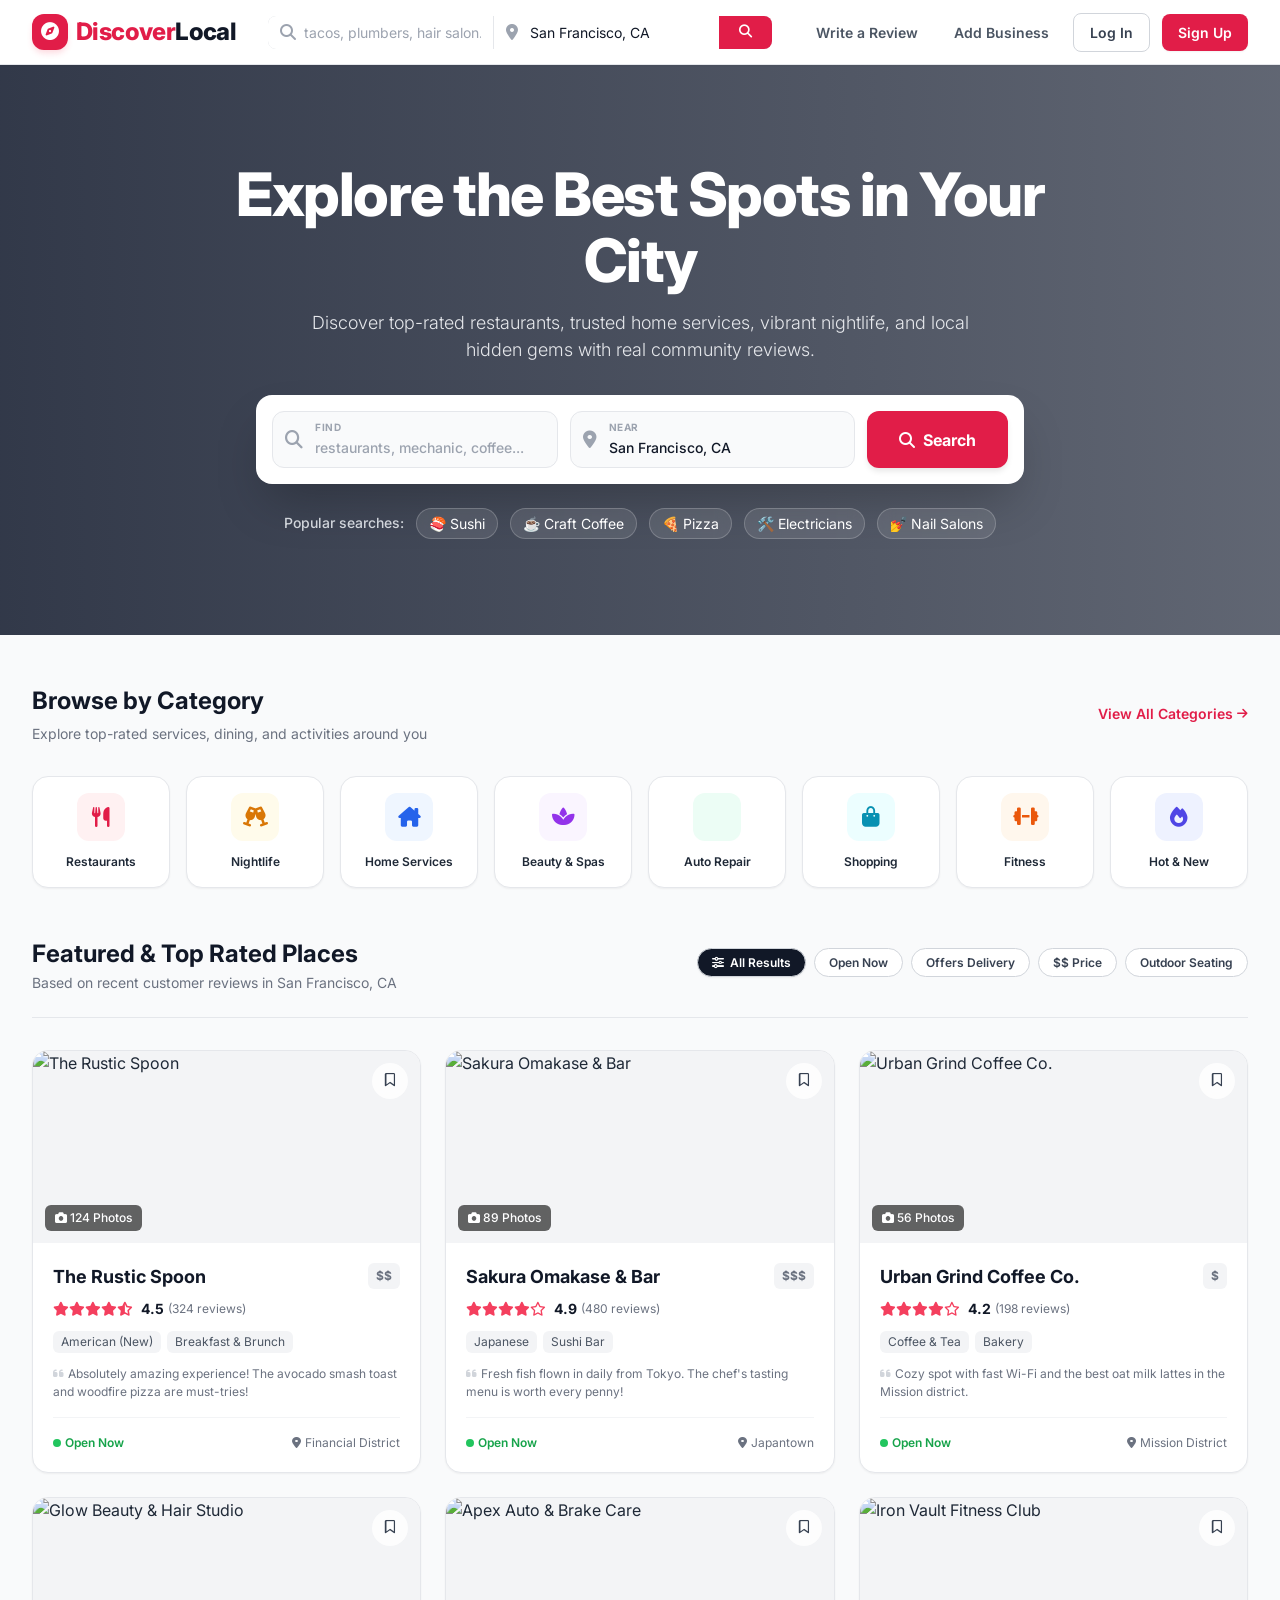
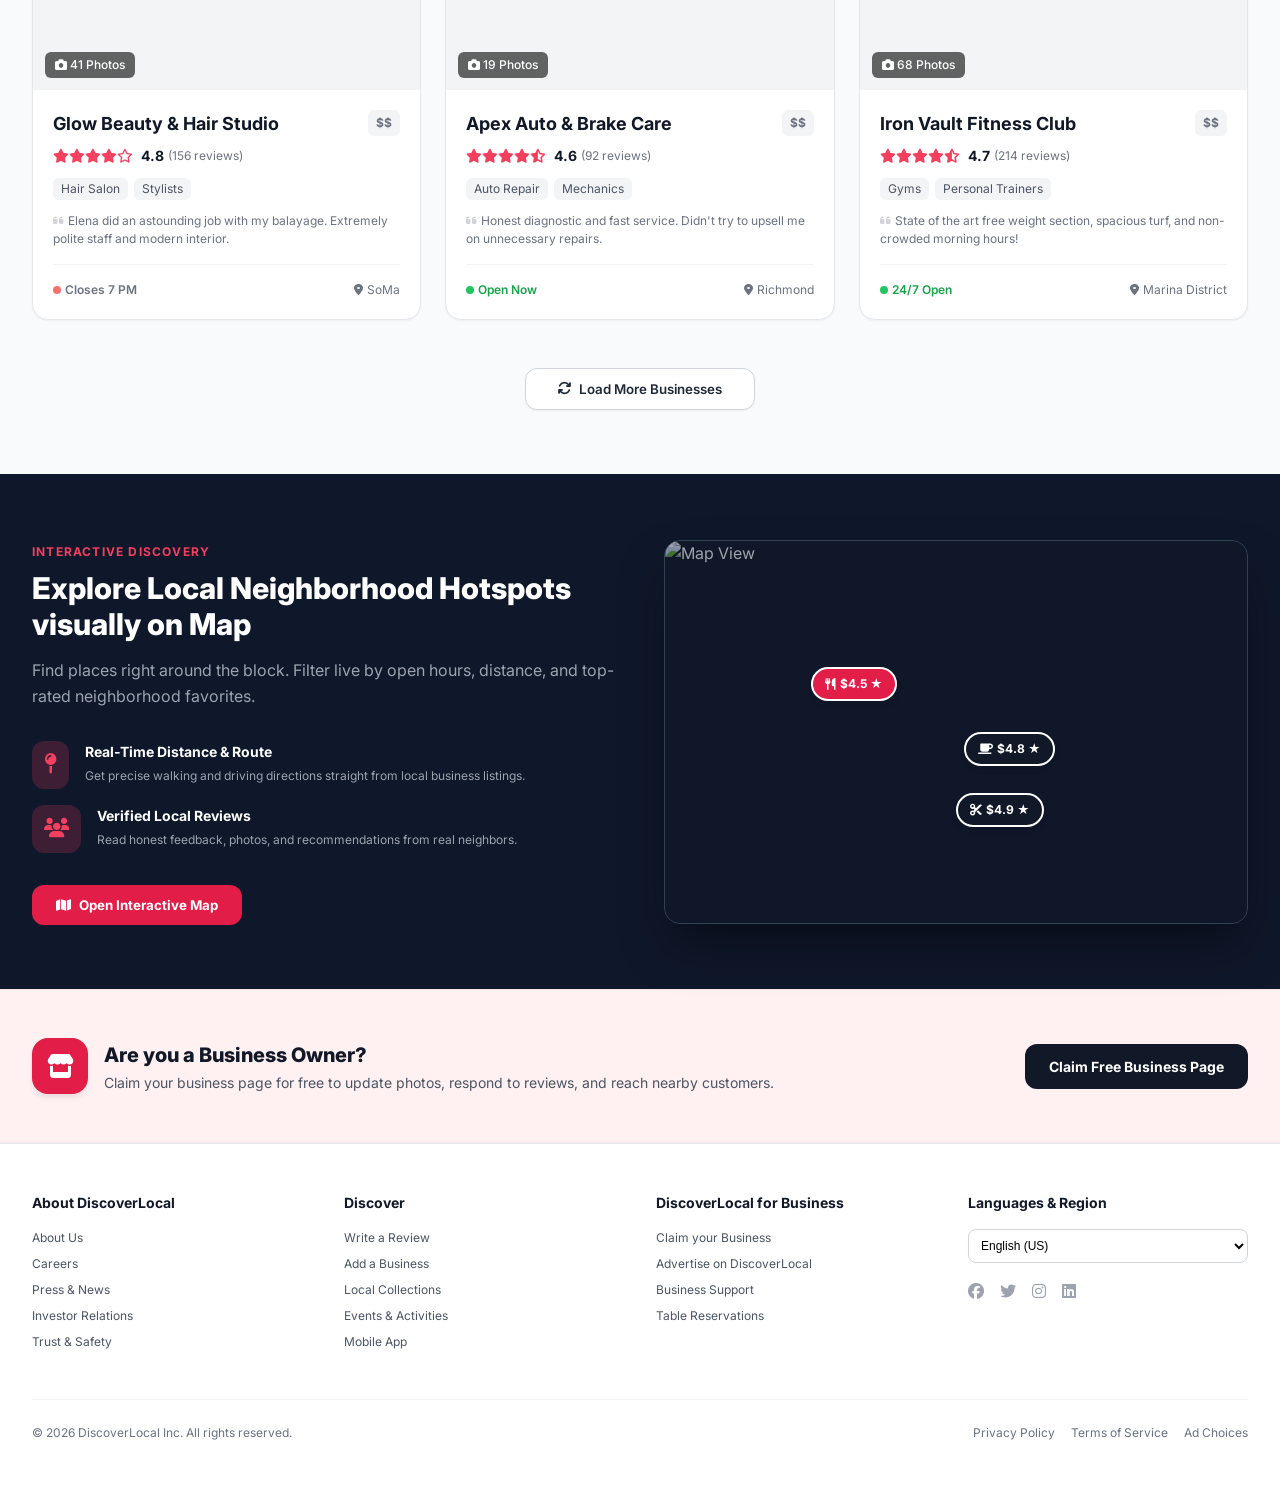
==== index.html @ 8c1454d2 "init" ====
<!DOCTYPE html>
<html lang="en">
<head>
    <meta charset="UTF-8">
    <meta name="viewport" content="width=device-width, initial-scale=1.0">
    <title>DiscoverLocal - Find the Best Local Businesses Near You</title>
    <!-- Google Fonts -->
    <link rel="preconnect" href="https://fonts.googleapis.com">
    <link rel="preconnect" href="https://fonts.gstatic.com" crossorigin>
    <link href="https://fonts.googleapis.com/css2?family=Inter:wght@300;400;500;600;700;800&display=swap" rel="stylesheet">
    <!-- FontAwesome Icons -->
    <link rel="stylesheet" href="https://cdnjs.cloudflare.com/ajax/libs/font-awesome/6.4.0/css/all.min.css">
    <!-- Custom CSS -->
    <link rel="stylesheet" href="css/style.css">
</head>
<body>

    <!-- ===== Navigation ===== -->
    <nav class="navbar">
        <div class="container navbar-inner">
            <!-- Logo -->
            <div class="navbar-logo">
                <a href="#">
                    <span class="navbar-logo-icon">
                        <i class="fa-solid fa-compass"></i>
                    </span>
                    <span>Discover<span class="navbar-logo-text-gray">Local</span></span>
                </a>
            </div>

            <!-- Nav Inline Search Bar (Desktop) -->
            <div class="navbar-search">
                <div class="navbar-search-wrapper">
                    <div class="navbar-search-field">
                        <i class="fa-solid fa-magnifying-glass"></i>
                        <input type="text" placeholder="tacos, plumbers, hair salon...">
                    </div>
                    <div class="navbar-search-field">
                        <i class="fa-solid fa-location-dot"></i>
                        <input type="text" value="San Francisco, CA">
                    </div>
                    <button class="navbar-search-btn">
                        <i class="fa-solid fa-magnifying-glass"></i>
                    </button>
                </div>
            </div>

            <!-- Right Action Navigation Buttons -->
            <div class="navbar-actions">
                <a href="#">Write a Review</a>
                <a href="#">Add Business</a>
                <a href="#" class="btn-outline">Log In</a>
                <a href="#" class="btn-primary">Sign Up</a>
            </div>

            <!-- Mobile menu toggle -->
            <div class="navbar-mobile-toggle">
                <button type="button" onclick="toggleMobileMenu()">
                    <i class="fa-solid fa-bars"></i>
                </button>
            </div>
        </div>

        <!-- Mobile Dropdown Menu -->
        <div id="mobile-menu" class="mobile-menu">
            <div class="mobile-menu-search">
                <input type="text" placeholder="Find tacos, dentist, shop...">
                <input type="text" placeholder="Near San Francisco, CA">
                <button>Search</button>
            </div>
            <a href="#">Write a Review</a>
            <a href="#">Add Business</a>
            <div class="mobile-menu-buttons">
                <a href="#" class="btn-outline">Log In</a>
                <a href="#" class="btn-primary">Sign Up</a>
            </div>
        </div>
    </nav>

    <!-- ===== Hero Section ===== -->
    <section class="hero">
        <div class="hero-content">
            <h1>Explore the Best Spots in Your City</h1>
            <p>Discover top-rated restaurants, trusted home services, vibrant nightlife, and local hidden gems with real community reviews.</p>

            <!-- Dual Input Search Box -->
            <div class="hero-search-box">
                <form onsubmit="event.preventDefault();" class="hero-search-form">
                    <!-- Search query input -->
                    <div class="hero-search-field">
                        <i class="fa-solid fa-magnifying-glass"></i>
                        <div class="field-content">
                            <label>Find</label>
                            <input type="text" placeholder="restaurants, mechanic, coffee...">
                        </div>
                    </div>
                    <!-- Location input -->
                    <div class="hero-search-field">
                        <i class="fa-solid fa-location-dot"></i>
                        <div class="field-content">
                            <label>Near</label>
                            <input type="text" value="San Francisco, CA">
                        </div>
                    </div>
                    <!-- Search Submit Button -->
                    <button type="submit" class="hero-search-submit">
                        <i class="fa-solid fa-magnifying-glass"></i>
                        <span>Search</span>
                    </button>
                </form>
            </div>

            <!-- Quick Pill Categories (Dynamic from JSON) -->
            <div class="hero-pills">
                <span class="hero-pills-label">Popular searches:</span>
                <div id="hero-pills" style="display:flex; flex-wrap:wrap; gap:inherit;"></div>
            </div>
        </div>
    </section>

    <!-- ===== Categories Section ===== -->
    <section class="categories-section">
        <div class="container">
            <div class="section-header">
                <div>
                    <h2>Browse by Category</h2>
                    <p>Explore top-rated services, dining, and activities around you</p>
                </div>
                <a href="#" class="view-all">
                    View All Categories <i class="fa-solid fa-arrow-right" style="font-size:0.75rem;"></i>
                </a>
            </div>

            <!-- Category Cards (Dynamic from JSON) -->
            <div id="categories-grid" class="categories-grid"></div>
        </div>
    </section>

    <!-- ===== Featured Listings ===== -->
    <main class="featured-section">
        <div class="container">
            <!-- Filter Tabs & Sort Controls -->
            <div class="featured-header">
                <div>
                    <h2>Featured & Top Rated Places</h2>
                    <p>Based on recent customer reviews in San Francisco, CA</p>
                </div>

                <!-- Quick Filter Badges -->
                <div class="filter-badges">
                    <button class="filter-badge active">
                        <i class="fa-solid fa-sliders"></i> All Results
                    </button>
                    <button class="filter-badge">Open Now</button>
                    <button class="filter-badge">Offers Delivery</button>
                    <button class="filter-badge">$$ Price</button>
                    <button class="filter-badge">Outdoor Seating</button>
                </div>
            </div>

            <!-- Featured Listings Grid (Dynamic from JSON) -->
            <div id="business-grid" class="business-grid"></div>

            <!-- Load More CTA -->
            <div class="load-more-wrapper">
                <button class="load-more-btn">
                    <i class="fa-solid fa-arrows-rotate"></i> Load More Businesses
                </button>
            </div>
        </div>
    </main>

    <!-- ===== Map Section ===== -->
    <section class="map-section">
        <div class="container">
            <div class="map-grid">
                <div>
                    <span class="map-section-label">Interactive Discovery</span>
                    <h2>Explore Local Neighborhood Hotspots visually on Map</h2>
                    <p>Find places right around the block. Filter live by open hours, distance, and top-rated neighborhood favorites.</p>

                    <div class="map-features">
                        <div class="map-feature">
                            <div class="map-feature-icon">
                                <i class="fa-solid fa-map-pin"></i>
                            </div>
                            <div>
                                <h4>Real-Time Distance & Route</h4>
                                <p>Get precise walking and driving directions straight from local business listings.</p>
                            </div>
                        </div>
                        <div class="map-feature">
                            <div class="map-feature-icon">
                                <i class="fa-solid fa-users"></i>
                            </div>
                            <div>
                                <h4>Verified Local Reviews</h4>
                                <p>Read honest feedback, photos, and recommendations from real neighbors.</p>
                            </div>
                        </div>
                    </div>

                    <button class="map-btn">
                        <i class="fa-solid fa-map"></i> Open Interactive Map
                    </button>
                </div>

                <!-- Map Mockup Preview -->
                <div class="map-preview">
                    <img src="https://images.unsplash.com/photo-1524661135-423995f22d0b?ixlib=rb-4.0.3&auto=format&fit=crop&w=1200&q=80" alt="Map View">
                    <div class="map-preview-overlay"></div>
                    <div class="map-pin map-pin-1">
                        <i class="fa-solid fa-utensils"></i> $4.5 ★
                    </div>
                    <div class="map-pin map-pin-2">
                        <i class="fa-solid fa-coffee"></i> $4.8 ★
                    </div>
                    <div class="map-pin map-pin-3">
                        <i class="fa-solid fa-scissors"></i> $4.9 ★
                    </div>
                </div>
            </div>
        </div>
    </section>

    <!-- ===== Business Owner CTA ===== -->
    <section class="cta-section">
        <div class="container cta-inner">
            <div class="cta-content">
                <div class="cta-icon">
                    <i class="fa-solid fa-store"></i>
                </div>
                <div>
                    <h3>Are you a Business Owner?</h3>
                    <p>Claim your business page for free to update photos, respond to reviews, and reach nearby customers.</p>
                </div>
            </div>
            <a href="#" class="cta-btn">Claim Free Business Page</a>
        </div>
    </section>

    <!-- ===== Footer ===== -->
    <footer class="footer">
        <div class="container">
            <div class="footer-grid">
                <div class="footer-col">
                    <h4>About DiscoverLocal</h4>
                    <ul>
                        <li><a href="#">About Us</a></li>
                        <li><a href="#">Careers</a></li>
                        <li><a href="#">Press & News</a></li>
                        <li><a href="#">Investor Relations</a></li>
                        <li><a href="#">Trust & Safety</a></li>
                    </ul>
                </div>
                <div class="footer-col">
                    <h4>Discover</h4>
                    <ul>
                        <li><a href="#">Write a Review</a></li>
                        <li><a href="#">Add a Business</a></li>
                        <li><a href="#">Local Collections</a></li>
                        <li><a href="#">Events & Activities</a></li>
                        <li><a href="#">Mobile App</a></li>
                    </ul>
                </div>
                <div class="footer-col">
                    <h4>DiscoverLocal for Business</h4>
                    <ul>
                        <li><a href="#">Claim your Business</a></li>
                        <li><a href="#">Advertise on DiscoverLocal</a></li>
                        <li><a href="#">Business Support</a></li>
                        <li><a href="#">Table Reservations</a></li>
                    </ul>
                </div>
                <div class="footer-col">
                    <h4>Languages & Region</h4>
                    <select class="footer-select">
                        <option>English (US)</option>
                        <option>Spanish</option>
                        <option>French</option>
                    </select>
                    <div class="footer-social">
                        <a href="#"><i class="fa-brands fa-facebook"></i></a>
                        <a href="#"><i class="fa-brands fa-twitter"></i></a>
                        <a href="#"><i class="fa-brands fa-instagram"></i></a>
                        <a href="#"><i class="fa-brands fa-linkedin"></i></a>
                    </div>
                </div>
            </div>

            <div class="footer-bottom">
                <p>&copy; 2026 DiscoverLocal Inc. All rights reserved.</p>
                <div class="footer-bottom-links">
                    <a href="#">Privacy Policy</a>
                    <a href="#">Terms of Service</a>
                    <a href="#">Ad Choices</a>
                </div>
            </div>
        </div>
    </footer>

    <!-- Custom JavaScript -->
    <script src="js/main.js"></script>
</body>
</html>
---- css/style.css ----
/* ============================================
   DiscoverLocal - Plain CSS Stylesheet
   Replicates Tailwind-based design for max speed
   ============================================ */

/* ---------- CSS Variables ---------- */
:root {
  /* Brand Colors (rose/red palette) */
  --brand-50: #fff1f2;
  --brand-100: #ffe4e6;
  --brand-200: #fecdd3;
  --brand-500: #f43f5e;
  --brand-600: #e11d48;
  --brand-700: #be123c;
  --brand-800: #9f1239;

  /* Gray Scale */
  --gray-50: #f9fafb;
  --gray-100: #f3f4f6;
  --gray-200: #e5e7eb;
  --gray-300: #d1d5db;
  --gray-400: #9ca3af;
  --gray-500: #6b7280;
  --gray-600: #4b5563;
  --gray-700: #374151;
  --gray-800: #1f2937;
  --gray-900: #111827;

  /* Slate */
  --slate-700: #334155;
  --slate-800: #1e293b;
  --slate-900: #0f172a;

  /* Status */
  --green-500: #22c55e;
  --green-600: #16a34a;
  --red-400: #f87171;

  /* Layout */
  --max-w-7xl: 80rem;
  --nav-height: 4rem;
}

/* ---------- Reset & Base ---------- */
*,
*::before,
*::after {
  box-sizing: border-box;
  margin: 0;
  padding: 0;
}

html {
  height: 100%;
  background: var(--gray-50);
  -webkit-text-size-adjust: 100%;
}

body {
  display: flex;
  flex-direction: column;
  min-height: 100%;
  font-family: 'Inter', -apple-system, BlinkMacSystemFont, 'Segoe UI', sans-serif;
  -webkit-font-smoothing: antialiased;
  -moz-osx-font-smoothing: grayscale;
  color: var(--gray-800);
  line-height: 1.5;
}

a {
  text-decoration: none;
  color: inherit;
}

ul {
  list-style: none;
}

img {
  display: block;
  max-width: 100%;
}

button {
  cursor: pointer;
  border: none;
  background: none;
  font-family: inherit;
}

input {
  font-family: inherit;
  outline: none;
  border: none;
}

/* ---------- Layout Utilities ---------- */
.container {
  max-width: var(--max-w-7xl);
  margin: 0 auto;
  padding-left: 1rem;
  padding-right: 1rem;
}

@media (min-width: 640px) {
  .container { padding-left: 1.5rem; padding-right: 1.5rem; }
}

@media (min-width: 1024px) {
  .container { padding-left: 2rem; padding-right: 2rem; }
}

.flex { display: flex; }
.flex-col { flex-direction: column; }
.flex-1 { flex: 1; }
.flex-shrink-0 { flex-shrink: 0; }
.items-center { align-items: center; }
.items-start { align-items: flex-start; }
.justify-between { justify-content: space-between; }
.justify-center { justify-content: center; }
.text-center { text-align: center; }
.text-left { text-align: left; }
.gap-2 { gap: 0.5rem; }
.gap-3 { gap: 0.75rem; }
.gap-4 { gap: 1rem; }
.gap-6 { gap: 1.5rem; }
.gap-8 { gap: 2rem; }
.mt-2 { margin-top: 0.5rem; }
.mt-3 { margin-top: 0.75rem; }
.mt-4 { margin-top: 1rem; }
.mt-6 { margin-top: 1.5rem; }
.mt-8 { margin-top: 2rem; }
.mt-12 { margin-top: 3rem; }
.mb-8 { margin-bottom: 2rem; }
.mx-auto { margin-left: auto; margin-right: auto; }
.mx-4 { margin-left: 1rem; margin-right: 1rem; }
.hidden { display: none; }
.w-full { width: 100%; }
.h-full { height: 100%; }
.overflow-hidden { overflow: hidden; }
.relative { position: relative; }
.absolute { position: absolute; }
.rounded-lg { border-radius: 0.5rem; }
.rounded-xl { border-radius: 0.75rem; }
.rounded-2xl { border-radius: 1rem; }
.rounded-full { border-radius: 9999px; }
.rounded-md { border-radius: 0.375rem; }

/* ---------- Navigation ---------- */
.navbar {
  background: #fff;
  border-bottom: 1px solid var(--gray-200);
  position: sticky;
  top: 0;
  z-index: 50;
  box-shadow: 0 1px 2px rgba(0, 0, 0, 0.05);
}

.navbar-inner {
  display: flex;
  justify-content: space-between;
  height: var(--nav-height);
  align-items: center;
  gap: 1rem;
}

/* Logo */
.navbar-logo {
  flex-shrink: 0;
  display: flex;
  align-items: center;
}

.navbar-logo a {
  font-size: 1.5rem;
  font-weight: 800;
  color: var(--brand-600);
  display: flex;
  align-items: center;
  gap: 0.5rem;
  letter-spacing: -0.025em;
}

.navbar-logo-icon {
  background: var(--brand-600);
  color: #fff;
  padding: 0.5rem;
  border-radius: 0.75rem;
  display: flex;
  align-items: center;
  justify-content: center;
  width: 2.25rem;
  height: 2.25rem;
  box-shadow: 0 4px 6px -1px rgba(244, 63, 94, 0.2);
}

.navbar-logo-icon i { font-size: 1.125rem; }

.navbar-logo-text-gray { color: var(--gray-900); }

/* Nav Search Bar (Desktop) */
.navbar-search {
  display: none;
  flex: 1;
  max-width: 42rem;
  margin: 0 1rem;
}

.navbar-search-wrapper {
  display: flex;
  width: 100%;
  border-radius: 0.5rem;
  box-shadow: 0 0 0 1px var(--gray-300) inset;
  background: #fff;
  overflow: hidden;
}

.navbar-search-wrapper:focus-within {
  box-shadow: 0 0 0 2px var(--brand-500) inset;
}

.navbar-search-field {
  position: relative;
  flex: 1;
  display: flex;
  align-items: center;
}

.navbar-search-field:first-child {
  border-right: 1px solid var(--gray-200);
}

.navbar-search-field i {
  position: absolute;
  left: 0.75rem;
  color: var(--gray-400);
}

.navbar-search-field input {
  width: 100%;
  padding: 0.5rem 0.75rem 0.5rem 2.25rem;
  color: var(--gray-900);
  font-size: 0.875rem;
}

.navbar-search-field input::placeholder { color: var(--gray-400); }

.navbar-search-btn {
  background: var(--brand-600);
  color: #fff;
  padding: 0 1.25rem;
  font-weight: 500;
  transition: background 0.15s;
  display: flex;
  align-items: center;
  gap: 0.5rem;
}

.navbar-search-btn:hover { background: var(--brand-700); }

/* Nav Action Buttons */
.navbar-actions {
  display: none;
  align-items: center;
  gap: 0.75rem;
}

.navbar-actions a {
  color: var(--gray-600);
  padding: 0.5rem 0.75rem;
  font-size: 0.875rem;
  font-weight: 600;
  transition: color 0.15s;
}

.navbar-actions a:hover { color: var(--gray-900); }

.navbar-actions .btn-outline {
  border: 1px solid var(--gray-300);
  border-radius: 0.5rem;
  padding: 0.5rem 1rem;
  color: var(--gray-700);
  transition: background 0.15s;
}

.navbar-actions .btn-outline:hover { background: var(--gray-50); }

.navbar-actions .btn-primary {
  background: var(--brand-600);
  color: #fff;
  border-radius: 0.5rem;
  padding: 0.5rem 1rem;
  box-shadow: 0 1px 2px rgba(0, 0, 0, 0.05);
  transition: background 0.15s;
}

.navbar-actions .btn-primary:hover { background: var(--brand-700); }

/* Mobile Menu Toggle */
.navbar-mobile-toggle {
  display: flex;
}

.navbar-mobile-toggle button {
  color: var(--gray-500);
  padding: 0.5rem;
  border-radius: 0.5rem;
}

.navbar-mobile-toggle button:hover { color: var(--gray-700); }

.navbar-mobile-toggle i { font-size: 1.25rem; }

/* Mobile Dropdown Menu */
.mobile-menu {
  display: none;
  border-top: 1px solid var(--gray-200);
  background: #fff;
  padding: 0.5rem 1rem 1rem;
}

.mobile-menu.active { display: block; }

.mobile-menu-search {
  display: flex;
  flex-direction: column;
  gap: 0.5rem;
  padding: 0.5rem 0 0.75rem;
  border-bottom: 1px solid var(--gray-100);
}

.mobile-menu-search input {
  width: 100%;
  padding: 0.625rem;
  font-size: 0.875rem;
  border: 1px solid var(--gray-300);
  border-radius: 0.5rem;
}

.mobile-menu-search button {
  width: 100%;
  background: var(--brand-600);
  color: #fff;
  padding: 0.625rem;
  border-radius: 0.5rem;
  font-weight: 600;
  font-size: 0.875rem;
}

.mobile-menu a {
  display: block;
  padding: 0.5rem 0.75rem;
  font-size: 1rem;
  font-weight: 500;
  color: var(--gray-700);
  border-radius: 0.375rem;
}

.mobile-menu a:hover { background: var(--gray-50); }

.mobile-menu-buttons {
  display: flex;
  gap: 0.5rem;
  padding-top: 0.5rem;
}

.mobile-menu-buttons a {
  width: 50%;
  text-align: center;
  padding: 0.5rem;
  font-size: 0.875rem;
  font-weight: 500;
  border-radius: 0.5rem;
}

.mobile-menu-buttons .btn-outline {
  border: 1px solid var(--gray-300);
}

.mobile-menu-buttons .btn-primary {
  background: var(--brand-600);
  color: #fff;
}

/* ---------- Hero Section ---------- */
.hero {
  position: relative;
  color: #fff;
  padding: 4rem 1rem;
  background-image: linear-gradient(to right, rgba(15, 23, 42, 0.85), rgba(15, 23, 42, 0.65)),
    url('https://images.unsplash.com/photo-1517248135467-4c7edcad34c4?ixlib=rb-4.0.3&auto=format&fit=crop&w=1920&q=80');
  background-size: cover;
  background-position: center;
}

@media (min-width: 768px) {
  .hero { padding: 6rem 1.5rem; }
}

@media (min-width: 1024px) {
  .hero { padding: 6rem 2rem; }
}

.hero-content {
  max-width: 56rem;
  margin: 0 auto;
  text-align: center;
}

.hero h1 {
  font-size: 1.875rem;
  font-weight: 800;
  letter-spacing: -0.025em;
  line-height: 1.1;
}

@media (min-width: 640px) { .hero h1 { font-size: 3rem; } }
@media (min-width: 1024px) { .hero h1 { font-size: 3.75rem; } }

.hero p {
  margin-top: 1rem;
  font-size: 1rem;
  color: #e5e7eb;
  max-width: 42rem;
  margin-left: auto;
  margin-right: auto;
  font-weight: 300;
}

@media (min-width: 640px) { .hero p { font-size: 1.125rem; } }

/* Hero Search Box */
.hero-search-box {
  margin-top: 2rem;
  background: #fff;
  padding: 0.75rem;
  border-radius: 1rem;
  box-shadow: 0 25px 50px -12px rgba(0, 0, 0, 0.25);
  color: var(--gray-900);
  max-width: 48rem;
  margin-left: auto;
  margin-right: auto;
}

@media (min-width: 640px) { .hero-search-box { padding: 1rem; } }

.hero-search-form {
  display: flex;
  flex-direction: column;
  gap: 0.75rem;
}

@media (min-width: 768px) {
  .hero-search-form { flex-direction: row; }
}

.hero-search-field {
  flex: 1;
  position: relative;
  display: flex;
  align-items: center;
  border: 1px solid var(--gray-200);
  border-radius: 0.75rem;
  padding: 0.5rem 0.75rem;
  background: var(--gray-50);
  transition: all 0.15s;
}

.hero-search-field:focus-within {
  background: #fff;
  box-shadow: 0 0 0 2px var(--brand-500);
}

.hero-search-field i {
  color: var(--gray-400);
  font-size: 1.125rem;
  margin-right: 0.75rem;
}

.hero-search-field .field-content {
  width: 100%;
  text-align: left;
}

.hero-search-field label {
  display: block;
  font-size: 10px;
  text-transform: uppercase;
  font-weight: 700;
  color: var(--gray-400);
  letter-spacing: 0.05em;
}

.hero-search-field input {
  width: 100%;
  background: transparent;
  color: var(--gray-900);
  font-size: 0.875rem;
  font-weight: 500;
}

.hero-search-field input::placeholder { color: var(--gray-400); }

.hero-search-submit {
  background: var(--brand-600);
  color: #fff;
  font-weight: 700;
  padding: 0.875rem 2rem;
  border-radius: 0.75rem;
  box-shadow: 0 4px 6px -1px rgba(0, 0, 0, 0.1);
  transition: background 0.15s;
  display: flex;
  align-items: center;
  justify-content: center;
  gap: 0.5rem;
  font-size: 1rem;
}

.hero-search-submit:hover { background: var(--brand-700); }

/* Quick Pills */
.hero-pills {
  margin-top: 1.5rem;
  display: flex;
  flex-wrap: wrap;
  justify-content: center;
  gap: 0.5rem;
}

@media (min-width: 640px) { .hero-pills { gap: 0.75rem; } }

.hero-pills-label {
  color: #d1d5db;
  font-weight: 500;
  padding: 0.25rem 0;
  font-size: 0.75rem;
}

@media (min-width: 640px) { .hero-pills-label { font-size: 0.875rem; } }

.hero-pill {
  background: rgba(255, 255, 255, 0.1);
  backdrop-filter: blur(8px);
  color: #fff;
  padding: 0.25rem 0.75rem;
  border-radius: 9999px;
  border: 1px solid rgba(255, 255, 255, 0.2);
  transition: background 0.15s;
  font-size: 0.75rem;
}

@media (min-width: 640px) { .hero-pill { font-size: 0.875rem; } }

.hero-pill:hover { background: rgba(255, 255, 255, 0.2); }

/* ---------- Categories Section ---------- */
.categories-section {
  padding: 3rem 0;
}

.section-header {
  display: flex;
  align-items: center;
  justify-content: space-between;
  margin-bottom: 2rem;
  flex-wrap: wrap;
  gap: 1rem;
}

.section-header h2 {
  font-size: 1.5rem;
  font-weight: 700;
  color: var(--gray-900);
}

.section-header p {
  font-size: 0.875rem;
  color: var(--gray-500);
  margin-top: 0.25rem;
}

.section-header .view-all {
  color: var(--brand-600);
  font-weight: 600;
  font-size: 0.875rem;
  display: flex;
  align-items: center;
  gap: 0.25rem;
  transition: color 0.15s;
}

.section-header .view-all:hover { color: var(--brand-700); }

.categories-grid {
  display: grid;
  grid-template-columns: repeat(2, 1fr);
  gap: 1rem;
}

@media (min-width: 640px) { .categories-grid { grid-template-columns: repeat(3, 1fr); } }
@media (min-width: 768px) { .categories-grid { grid-template-columns: repeat(4, 1fr); } }
@media (min-width: 1024px) { .categories-grid { grid-template-columns: repeat(8, 1fr); } }

.category-card {
  display: flex;
  flex-direction: column;
  align-items: center;
  padding: 1rem;
  background: #fff;
  border-radius: 1rem;
  border: 1px solid var(--gray-200);
  box-shadow: 0 1px 2px rgba(0, 0, 0, 0.05);
  text-align: center;
  transition: all 0.15s;
}

.category-card:hover {
  box-shadow: 0 4px 6px -1px rgba(0, 0, 0, 0.1);
  border-color: var(--brand-500);
}

.category-card-icon {
  width: 3rem;
  height: 3rem;
  border-radius: 0.75rem;
  display: flex;
  align-items: center;
  justify-content: center;
  font-size: 1.25rem;
  transition: transform 0.15s;
}

.category-card:hover .category-card-icon { transform: scale(1.1); }

.category-card span {
  margin-top: 0.75rem;
  font-size: 0.75rem;
  font-weight: 600;
  color: var(--gray-800);
  transition: color 0.15s;
}

.category-card:hover span { color: var(--brand-600); }

/* ---------- Featured Listings ---------- */
.featured-section {
  flex: 1;
  padding-bottom: 4rem;
}

.featured-header {
  display: flex;
  flex-direction: column;
  gap: 1rem;
  padding-bottom: 1.5rem;
  border-bottom: 1px solid var(--gray-200);
}

@media (min-width: 640px) {
  .featured-header {
    flex-direction: row;
    align-items: center;
    justify-content: space-between;
  }
}

.featured-header h2 {
  font-size: 1.5rem;
  font-weight: 700;
  color: var(--gray-900);
}

.featured-header p {
  font-size: 0.875rem;
  color: var(--gray-500);
}

/* Filter Badges */
.filter-badges {
  display: flex;
  align-items: center;
  gap: 0.5rem;
  overflow-x: auto;
  padding-bottom: 0.25rem;
}

.filter-badges::-webkit-scrollbar { display: none; }
.filter-badges { -ms-overflow-style: none; scrollbar-width: none; }

.filter-badge {
  background: #fff;
  border: 1px solid var(--gray-300);
  color: var(--gray-700);
  padding: 0.375rem 0.875rem;
  border-radius: 9999px;
  font-size: 0.75rem;
  font-weight: 600;
  transition: background 0.15s;
  white-space: nowrap;
  display: flex;
  align-items: center;
  gap: 0.375rem;
}

.filter-badge:hover { background: var(--gray-50); }

.filter-badge.active {
  background: var(--gray-900);
  color: #fff;
  box-shadow: 0 1px 2px rgba(0, 0, 0, 0.05);
}

/* Business Grid */
.business-grid {
  display: grid;
  grid-template-columns: 1fr;
  gap: 1.5rem;
  margin-top: 2rem;
}

@media (min-width: 768px) { .business-grid { grid-template-columns: repeat(2, 1fr); } }
@media (min-width: 1024px) { .business-grid { grid-template-columns: repeat(3, 1fr); } }

/* Business Card */
.business-card {
  background: #fff;
  border-radius: 1rem;
  border: 1px solid var(--gray-200);
  overflow: hidden;
  box-shadow: 0 1px 2px rgba(0, 0, 0, 0.05);
  transition: box-shadow 0.2s;
  display: flex;
  flex-direction: column;
}

.business-card:hover { box-shadow: 0 10px 15px -3px rgba(0, 0, 0, 0.1); }

.business-card-image {
  position: relative;
  height: 12rem;
  overflow: hidden;
  background: var(--gray-100);
}

.business-card-image img {
  width: 100%;
  height: 100%;
  object-fit: cover;
  transition: transform 0.3s;
}

.business-card:hover .business-card-image img { transform: scale(1.05); }

.business-card-bookmark {
  position: absolute;
  top: 0.75rem;
  right: 0.75rem;
  background: rgba(255, 255, 255, 0.8);
  backdrop-filter: blur(8px);
  padding: 0.5rem;
  border-radius: 9999px;
  color: var(--gray-700);
  transition: color 0.15s;
  width: 2.25rem;
  height: 2.25rem;
  display: flex;
  align-items: center;
  justify-content: center;
}

.business-card-bookmark:hover { color: var(--brand-600); }

.business-card-bookmark.bookmarked { color: var(--brand-600); }

.business-card-photos {
  position: absolute;
  bottom: 0.75rem;
  left: 0.75rem;
  background: rgba(0, 0, 0, 0.6);
  backdrop-filter: blur(8px);
  color: #fff;
  padding: 0.25rem 0.625rem;
  border-radius: 0.375rem;
  font-size: 0.75rem;
  font-weight: 500;
}

.business-card-body {
  padding: 1.25rem;
  flex: 1;
  display: flex;
  flex-direction: column;
  justify-content: space-between;
}

.business-card-top {
  display: flex;
  align-items: flex-start;
  justify-content: space-between;
}

.business-card-name {
  font-weight: 700;
  color: var(--gray-900);
  font-size: 1.125rem;
  transition: color 0.15s;
}

.business-card:hover .business-card-name { color: var(--brand-600); }

.business-card-price {
  font-size: 0.75rem;
  font-weight: 700;
  color: var(--gray-500);
  background: var(--gray-100);
  padding: 0.25rem 0.5rem;
  border-radius: 0.375rem;
}

/* Ratings */
.business-card-rating {
  display: flex;
  align-items: center;
  margin-top: 0.5rem;
}

.business-card-stars {
  display: flex;
  color: var(--brand-500);
  font-size: 0.875rem;
}

.business-card-rating-num {
  margin-left: 0.5rem;
  font-weight: 700;
  color: var(--gray-900);
  font-size: 0.875rem;
}

.business-card-review-count {
  margin-left: 0.25rem;
  color: var(--gray-500);
  font-size: 0.75rem;
}

/* Tags */
.business-card-tags {
  display: flex;
  flex-wrap: wrap;
  gap: 0.375rem;
  margin-top: 0.75rem;
  font-size: 0.75rem;
  color: var(--gray-600);
}

.business-card-tags span {
  background: var(--gray-100);
  padding: 0.125rem 0.5rem;
  border-radius: 0.375rem;
}

/* Quote */
.business-card-quote {
  font-size: 0.75rem;
  color: var(--gray-500);
  margin-top: 0.75rem;
  display: -webkit-box;
  -webkit-line-clamp: 2;
  -webkit-box-orient: vertical;
  overflow: hidden;
}

.business-card-quote i { color: var(--gray-300); margin-right: 0.25rem; }

/* Card Footer */
.business-card-footer {
  margin-top: 1rem;
  padding-top: 1rem;
  border-top: 1px solid var(--gray-100);
  display: flex;
  align-items: center;
  justify-content: space-between;
  font-size: 0.75rem;
  color: var(--gray-500);
}

.business-card-status {
  font-weight: 600;
  display: flex;
  align-items: center;
  gap: 0.25rem;
}

.business-card-status.open { color: var(--green-600); }
.business-card-status.closing { color: var(--gray-500); }

.status-dot {
  width: 0.5rem;
  height: 0.5rem;
  border-radius: 9999px;
  display: inline-block;
}

.status-dot.open { background: var(--green-500); }
.status-dot.closing { background: var(--red-400); }

.business-card-location i { margin-right: 0.25rem; }

/* Load More */
.load-more-wrapper {
  margin-top: 3rem;
  text-align: center;
}

.load-more-btn {
  background: #fff;
  border: 1px solid var(--gray-300);
  color: var(--gray-800);
  padding: 0.75rem 2rem;
  border-radius: 0.75rem;
  font-weight: 600;
  box-shadow: 0 1px 2px rgba(0, 0, 0, 0.05);
  transition: background 0.15s;
  display: inline-flex;
  align-items: center;
  gap: 0.5rem;
}

.load-more-btn:hover { background: var(--gray-50); }

/* ---------- Map Section ---------- */
.map-section {
  background: var(--slate-900);
  color: #fff;
  padding: 4rem 0;
}

.map-grid {
  display: grid;
  grid-template-columns: 1fr;
  gap: 3rem;
  align-items: center;
}

@media (min-width: 1024px) {
  .map-grid { grid-template-columns: repeat(2, 1fr); }
}

.map-section-label {
  color: var(--brand-500);
  text-transform: uppercase;
  font-weight: 700;
  font-size: 0.75rem;
  letter-spacing: 0.1em;
}

.map-section h2 {
  font-size: 1.875rem;
  font-weight: 800;
  margin-top: 0.5rem;
  line-height: 1.2;
}

.map-section p {
  color: var(--gray-400);
  margin-top: 1rem;
  line-height: 1.6;
}

.map-features {
  margin-top: 2rem;
  display: flex;
  flex-direction: column;
  gap: 1rem;
}

.map-feature {
  display: flex;
  align-items: flex-start;
  gap: 1rem;
}

.map-feature-icon {
  background: rgba(244, 63, 94, 0.2);
  color: var(--brand-500);
  padding: 0.75rem;
  border-radius: 0.75rem;
}

.map-feature-icon i { font-size: 1.25rem; }

.map-feature h4 {
  font-weight: 700;
  color: #fff;
  font-size: 0.875rem;
}

.map-feature p {
  font-size: 0.75rem;
  color: var(--gray-400);
  margin-top: 0.25rem;
}

.map-btn {
  margin-top: 2rem;
  background: var(--brand-600);
  color: #fff;
  font-weight: 700;
  padding: 0.75rem 1.5rem;
  border-radius: 0.75rem;
  transition: background 0.15s;
  display: inline-flex;
  align-items: center;
  gap: 0.5rem;
}

.map-btn:hover { background: var(--brand-700); }

/* Map Preview */
.map-preview {
  position: relative;
  border-radius: 1rem;
  overflow: hidden;
  border: 1px solid var(--slate-700);
  box-shadow: 0 25px 50px -12px rgba(0, 0, 0, 0.5);
  height: 24rem;
}

@media (min-width: 640px) { .map-preview { height: 24rem; } }

.map-preview img {
  width: 100%;
  height: 100%;
  object-fit: cover;
}

.map-preview-overlay {
  position: absolute;
  inset: 0;
  background: rgba(15, 23, 42, 0.4);
}

.map-pin {
  position: absolute;
  color: #fff;
  font-size: 0.75rem;
  font-weight: 700;
  padding: 0.375rem 0.75rem;
  border-radius: 9999px;
  box-shadow: 0 4px 6px -1px rgba(0, 0, 0, 0.1);
  display: flex;
  align-items: center;
  gap: 0.25rem;
  border: 2px solid #fff;
}

.map-pin-1 {
  top: 33%;
  left: 25%;
  background: var(--brand-600);
  animation: bounce 1s infinite;
}

.map-pin-2 {
  top: 50%;
  right: 33%;
  background: var(--gray-900);
}

.map-pin-3 {
  bottom: 25%;
  left: 50%;
  background: var(--gray-900);
}

@keyframes bounce {
  0%, 100% { transform: translateY(0); }
  50% { transform: translateY(-25%); }
}

/* ---------- Business Owner CTA ---------- */
.cta-section {
  background: var(--brand-50);
  border-top: 1px solid var(--brand-100);
  border-bottom: 1px solid var(--brand-100);
  padding: 3rem 0;
}

.cta-inner {
  display: flex;
  flex-direction: column;
  align-items: center;
  justify-content: space-between;
  gap: 1.5rem;
}

@media (min-width: 640px) {
  .cta-inner { flex-direction: row; }
}

.cta-content {
  display: flex;
  align-items: center;
  gap: 1rem;
  text-align: center;
}

@media (min-width: 640px) {
  .cta-content { text-align: left; }
}

.cta-icon {
  width: 3.5rem;
  height: 3.5rem;
  background: var(--brand-600);
  color: #fff;
  border-radius: 1rem;
  display: flex;
  align-items: center;
  justify-content: center;
  font-size: 1.5rem;
  flex-shrink: 0;
  box-shadow: 0 4px 6px -1px rgba(0, 0, 0, 0.1);
}

.cta-content h3 {
  font-size: 1.25rem;
  font-weight: 800;
  color: var(--gray-900);
}

.cta-content p {
  font-size: 0.875rem;
  color: var(--gray-600);
  margin-top: 0.125rem;
}

.cta-btn {
  background: var(--gray-900);
  color: #fff;
  font-weight: 700;
  padding: 0.75rem 1.5rem;
  border-radius: 0.75rem;
  transition: background 0.15s;
  font-size: 0.875rem;
  flex-shrink: 0;
}

.cta-btn:hover { background: var(--gray-800); }

/* ---------- Footer ---------- */
.footer {
  background: #fff;
  border-top: 1px solid var(--gray-200);
  margin-top: auto;
  padding: 3rem 0;
}

.footer-grid {
  display: grid;
  grid-template-columns: repeat(2, 1fr);
  gap: 2rem;
}

@media (min-width: 768px) {
  .footer-grid { grid-template-columns: repeat(4, 1fr); }
}

.footer-col h4 {
  font-weight: 700;
  color: var(--gray-900);
  font-size: 0.875rem;
  margin-bottom: 1rem;
}

.footer-col ul {
  display: flex;
  flex-direction: column;
  gap: 0.5rem;
  font-size: 0.75rem;
  color: var(--gray-600);
}

.footer-col a:hover { text-decoration: underline; }

.footer-select {
  border: 1px solid var(--gray-300);
  border-radius: 0.5rem;
  font-size: 0.75rem;
  padding: 0.5rem;
  width: 100%;
  background: #fff;
  margin-bottom: 1rem;
}

.footer-social {
  display: flex;
  gap: 1rem;
  color: var(--gray-400);
  font-size: 1rem;
}

.footer-social a:hover { color: var(--brand-600); }

.footer-bottom {
  border-top: 1px solid var(--gray-100);
  margin-top: 3rem;
  padding-top: 1.5rem;
  display: flex;
  flex-direction: column;
  justify-content: space-between;
  align-items: center;
  font-size: 0.75rem;
  color: var(--gray-500);
  gap: 1rem;
}

@media (min-width: 640px) {
  .footer-bottom { flex-direction: row; }
}

.footer-bottom-links {
  display: flex;
  gap: 1rem;
}

.footer-bottom-links a:hover { text-decoration: underline; }

/* ============================================
   Business Detail Page Styles
   ============================================ */

/* ---------- Photo Mosaic Header ---------- */
.photo-mosaic {
  position: relative;
  background: #000;
  height: 40vh;
  overflow: hidden;
  display: flex;
}

@media (min-width: 640px) { .photo-mosaic { height: 50vh; } }

.photo-mosaic-main {
  width: 100%;
  height: 100%;
  position: relative;
  cursor: pointer;
}

@media (min-width: 640px) { .photo-mosaic-main { width: 50%; } }
@media (min-width: 768px) { .photo-mosaic-main { width: 58.333%; } }

.photo-mosaic-main img {
  width: 100%;
  height: 100%;
  object-fit: cover;
  transition: opacity 0.15s;
}

.photo-mosaic-main:hover img { opacity: 0.9; }

.photo-mosaic-grid {
  display: none;
  width: 50%;
  height: 100%;
  flex-wrap: wrap;
}

@media (min-width: 640px) { .photo-mosaic-grid { display: flex; } }
@media (min-width: 768px) { .photo-mosaic-grid { width: 41.667%; } }

.photo-mosaic-grid-item {
  width: 50%;
  height: 50%;
  position: relative;
  border-left: 1px solid #000;
  border-bottom: 1px solid #000;
  cursor: pointer;
}

.photo-mosaic-grid-item:nth-child(3),
.photo-mosaic-grid-item:nth-child(4) {
  border-bottom: none;
}

.photo-mosaic-grid-item:nth-child(2),
.photo-mosaic-grid-item:nth-child(4) {
  border-left: 1px solid #000;
}

.photo-mosaic-grid-item img {
  width: 100%;
  height: 100%;
  object-fit: cover;
  transition: opacity 0.15s;
}

.photo-mosaic-grid-item:hover img { opacity: 0.9; }

.photo-mosaic-all-btn {
  position: absolute;
  bottom: 1rem;
  right: 1rem;
  background: #fff;
  color: var(--gray-900);
  padding: 0.5rem 1rem;
  border-radius: 0.375rem;
  font-weight: 500;
  font-size: 0.875rem;
  box-shadow: 0 4px 6px -1px rgba(0, 0, 0, 0.1);
  z-index: 10;
  display: flex;
  align-items: center;
  gap: 0.5rem;
  transition: background 0.15s;
}

.photo-mosaic-all-btn:hover { background: var(--gray-50); }

/* ---------- Business Detail Layout ---------- */
.detail-container {
  display: flex;
  flex-direction: column;
  gap: 2rem;
  padding: 2rem 0;
}

@media (min-width: 1024px) {
  .detail-container { flex-direction: row; }
}

.detail-main {
  width: 100%;
}

@media (min-width: 1024px) {
  .detail-main { width: 66.667%; }
}

.detail-sidebar {
  width: 100%;
}

@media (min-width: 1024px) {
  .detail-sidebar { width: 33.333%; }
}

.detail-sidebar-inner {
  position: sticky;
  top: 6rem;
  display: flex;
  flex-direction: column;
  gap: 1.5rem;
}

/* ---------- Detail Header ---------- */
.detail-header {
  margin-bottom: 2rem;
  padding-bottom: 2rem;
  border-bottom: 1px solid var(--gray-200);
}

.detail-header h1 {
  font-size: 2.25rem;
  font-weight: 800;
  color: var(--gray-900);
  margin-bottom: 0.5rem;
}

.detail-rating-row {
  display: flex;
  align-items: center;
  margin-bottom: 0.75rem;
}

.detail-rating-stars {
  display: flex;
  color: var(--brand-500);
  font-size: 1.25rem;
}

.detail-rating-num {
  margin-left: 0.75rem;
  font-size: 1.125rem;
  font-weight: 700;
  color: var(--gray-900);
}

.detail-rating-count {
  margin-left: 0.5rem;
  color: var(--gray-500);
}

.detail-meta {
  display: flex;
  flex-wrap: wrap;
  align-items: center;
  color: var(--gray-700);
  gap: 0.5rem 0;
}

.detail-claimed-badge {
  background: var(--gray-100);
  padding: 0.25rem 0.5rem;
  border-radius: 0.25rem;
  font-size: 0.875rem;
  font-weight: 500;
  margin-right: 0.75rem;
  display: inline-flex;
  align-items: center;
  gap: 0.25rem;
}

.detail-claimed-badge i { color: #3b82f6; }

.detail-price {
  font-weight: 500;
  margin-right: 0.5rem;
}

.detail-meta-separator {
  color: var(--gray-400);
  margin: 0 0.5rem;
}

.detail-category-link {
  color: #2563eb;
}

.detail-category-link:hover { text-decoration: underline; }

.detail-hours-row {
  margin-top: 1rem;
  display: flex;
  align-items: center;
  font-size: 0.875rem;
}

.detail-status-bold {
  font-weight: 700;
  margin-right: 0.5rem;
}

.detail-status-bold.open { color: var(--green-600); }
.detail-status-bold.closing { color: var(--gray-500); }

.detail-hours-text { color: var(--gray-600); }

.detail-hours-link {
  margin-left: 0.75rem;
  color: #2563eb;
}

.detail-hours-link:hover { text-decoration: underline; }

/* ---------- Action Buttons Row ---------- */
.detail-actions {
  display: flex;
  flex-wrap: wrap;
  gap: 0.75rem;
  margin-top: 1.5rem;
}

.detail-action-btn {
  display: flex;
  align-items: center;
  gap: 0.5rem;
  padding: 0.625rem 1rem;
  border-radius: 0.375rem;
  font-weight: 600;
  font-size: 0.875rem;
  transition: all 0.15s;
}

.detail-action-btn.primary {
  background: var(--brand-600);
  color: #fff;
  box-shadow: 0 1px 2px rgba(0, 0, 0, 0.05);
}

.detail-action-btn.primary:hover { background: var(--brand-700); }

.detail-action-btn.secondary {
  background: #fff;
  border: 1px solid var(--gray-300);
  color: var(--gray-700);
  box-shadow: 0 1px 2px rgba(0, 0, 0, 0.05);
}

.detail-action-btn.secondary:hover { background: var(--gray-50); }

/* ---------- Section Blocks ---------- */
.detail-section {
  margin-bottom: 2rem;
  padding-bottom: 2rem;
  border-bottom: 1px solid var(--gray-200);
}

.detail-section:last-child {
  border-bottom: none;
  margin-bottom: 0;
  padding-bottom: 0;
}

.detail-section h2 {
  font-size: 1.5rem;
  font-weight: 700;
  color: var(--gray-900);
  margin-bottom: 1rem;
}

/* ---------- Popular Dishes ---------- */
.dishes-scroll {
  display: flex;
  overflow-x: auto;
  gap: 1rem;
  padding-bottom: 1rem;
  -ms-overflow-style: none;
  scrollbar-width: none;
}

.dishes-scroll::-webkit-scrollbar { display: none; }

.dish-card {
  flex: none;
  width: 12rem;
  background: #fff;
  border: 1px solid var(--gray-200);
  border-radius: 0.5rem;
  overflow: hidden;
  box-shadow: 0 1px 2px rgba(0, 0, 0, 0.05);
  cursor: pointer;
  transition: box-shadow 0.15s;
}

.dish-card:hover { box-shadow: 0 4px 6px -1px rgba(0, 0, 0, 0.1); }

.dish-card img {
  width: 100%;
  height: 8rem;
  object-fit: cover;
}

.dish-card-body { padding: 0.75rem; }

.dish-card-body h3 {
  font-weight: 700;
  color: var(--gray-900);
  font-size: 0.875rem;
  white-space: nowrap;
  overflow: hidden;
  text-overflow: ellipsis;
}

.dish-card-body p {
  color: var(--gray-500);
  font-size: 0.75rem;
  margin-top: 0.25rem;
}

.dishes-full-menu {
  color: var(--brand-600);
  font-weight: 500;
  margin-top: 0.5rem;
  display: inline-block;
}

.dishes-full-menu:hover { text-decoration: underline; }

/* ---------- Amenities ---------- */
.amenities-grid {
  display: grid;
  grid-template-columns: 1fr;
  gap: 0.75rem 1.5rem;
}

@media (min-width: 640px) {
  .amenities-grid { grid-template-columns: repeat(2, 1fr); }
}

.amenity-item {
  display: flex;
  align-items: center;
  color: var(--gray-700);
}

.amenity-item i {
  width: 1.5rem;
}

.amenity-item .fa-check { color: var(--green-600); }
.amenity-item .fa-xmark { color: #ef4444; }

.amenity-item.unavailable { color: var(--gray-500); }

.amenities-more-btn {
  margin-top: 1rem;
  color: #2563eb;
  font-weight: 500;
}

.amenities-more-btn:hover { text-decoration: underline; }

/* ---------- Reviews ---------- */
.review-filters {
  display: flex;
  flex-wrap: wrap;
  gap: 0.5rem;
  margin-bottom: 1.5rem;
}

.review-search-input {
  border: 1px solid var(--gray-300);
  border-radius: 0.375rem;
  padding: 0.5rem 0.75rem;
  font-size: 0.875rem;
  width: 100%;
}

@media (min-width: 640px) {
  .review-search-input { width: auto; }
}

.review-sort-select {
  border: 1px solid var(--gray-300);
  border-radius: 0.375rem;
  padding: 0.5rem 0.75rem;
  font-size: 0.875rem;
  background: #fff;
}

.review-card {
  margin-bottom: 2rem;
  padding-bottom: 1.5rem;
  border-bottom: 1px solid var(--gray-100);
}

.review-card:last-child {
  border-bottom: none;
}

.review-header {
  display: flex;
  align-items: flex-start;
  margin-bottom: 1rem;
}

.review-avatar {
  width: 3rem;
  height: 3rem;
  border-radius: 9999px;
  margin-right: 1rem;
  object-fit: cover;
}

.review-user h4 {
  font-weight: 700;
  color: var(--gray-900);
}

.review-user p {
  font-size: 0.875rem;
  color: var(--gray-500);
}

.review-user-meta {
  display: flex;
  align-items: center;
  margin-top: 0.25rem;
  font-size: 0.75rem;
  color: var(--gray-500);
  gap: 0.75rem;
}

.review-user-meta i { color: #fb923c; }

.review-rating-row {
  display: flex;
  align-items: center;
  margin-bottom: 0.5rem;
}

.review-rating-row .detail-rating-stars {
  font-size: 0.875rem;
}

.review-date {
  margin-left: 0.5rem;
  font-size: 0.875rem;
  color: var(--gray-500);
}

.review-text {
  color: var(--gray-700);
  margin-bottom: 0.75rem;
  line-height: 1.6;
}

.review-photo {
  width: 6rem;
  height: 6rem;
  object-fit: cover;
  border-radius: 0.375rem;
  cursor: pointer;
  transition: opacity 0.15s;
}

.review-photo:hover { opacity: 0.8; }

.review-actions {
  margin-top: 1rem;
  display: flex;
  gap: 1rem;
  font-size: 0.875rem;
  color: var(--gray-500);
}

.review-action-btn {
  border: 1px solid var(--gray-300);
  border-radius: 0.25rem;
  padding: 0.25rem 0.75rem;
  display: flex;
  align-items: center;
  gap: 0.25rem;
  transition: color 0.15s;
}

.review-action-btn:hover { color: var(--gray-900); }

/* ---------- Sidebar Cards ---------- */
.sidebar-card {
  background: #fff;
  border: 1px solid var(--gray-200);
  border-radius: 0.5rem;
  box-shadow: 0 1px 2px rgba(0, 0, 0, 0.05);
  padding: 1.25rem;
}

.sidebar-cta {
  margin-bottom: 1.5rem;
}

.sidebar-cta-primary {
  width: 100%;
  background: var(--brand-600);
  color: #fff;
  padding: 0.75rem;
  border-radius: 0.375rem;
  font-weight: 700;
  font-size: 1.125rem;
  transition: background 0.15s;
  box-shadow: 0 1px 2px rgba(0, 0, 0, 0.05);
  margin-bottom: 0.75rem;
}

.sidebar-cta-primary:hover { background: var(--brand-700); }

.sidebar-cta-secondary {
  width: 100%;
  background: #fff;
  border: 1px solid var(--gray-300);
  color: var(--gray-800);
  padding: 0.75rem;
  border-radius: 0.375rem;
  font-weight: 700;
  transition: background 0.15s;
}

.sidebar-cta-secondary:hover { background: var(--gray-50); }

.sidebar-divider {
  border: none;
  border-top: 1px solid var(--gray-200);
  margin: 1rem 0;
}

.sidebar-info-list {
  display: flex;
  flex-direction: column;
  gap: 1rem;
}

.sidebar-info-item {
  display: flex;
  align-items: flex-start;
  justify-content: space-between;
  cursor: pointer;
}

.sidebar-info-label {
  color: #2563eb;
  font-weight: 500;
}

.sidebar-info-label:hover { text-decoration: underline; }

.sidebar-info-label-dark {
  color: var(--gray-800);
  font-weight: 500;
}

.sidebar-info-icon {
  color: var(--gray-400);
  margin-top: 0.25rem;
}

.sidebar-info-item:hover .sidebar-info-icon { color: var(--gray-600); }

.sidebar-address {
  max-width: 80%;
}

.sidebar-map {
  margin-top: 0.5rem;
  height: 8rem;
  background: var(--gray-200);
  border-radius: 0.375rem;
  overflow: hidden;
  position: relative;
}

.sidebar-map img {
  width: 100%;
  height: 100%;
  object-fit: cover;
  opacity: 0.7;
}

.sidebar-map-pin {
  position: absolute;
  inset: 0;
  display: flex;
  align-items: center;
  justify-content: center;
  color: var(--brand-600);
  font-size: 1.875rem;
  filter: drop-shadow(0 2px 4px rgba(0, 0, 0, 0.3));
}

/* ---------- Hours Table ---------- */
.hours-table {
  width: 100%;
  font-size: 0.875rem;
  border-collapse: collapse;
}

.hours-table tr {
  border-bottom: 1px solid var(--gray-100);
}

.hours-table tr:last-child { border-bottom: none; }

.hours-table td {
  padding: 0.5rem 0;
}

.hours-table .day {
  font-weight: 500;
  color: var(--gray-700);
}

.hours-table .hours {
  color: var(--gray-600);
  text-align: right;
}

.hours-table tr.today .day,
.hours-table tr.today .hours {
  font-weight: 700;
  color: var(--gray-900);
}

.hours-today-badge {
  color: var(--green-600);
  font-size: 0.75rem;
  margin-left: 0.5rem;
}

.hours-edit-link {
  margin-top: 0.75rem;
  display: flex;
  align-items: center;
  font-size: 0.875rem;
  color: var(--gray-500);
}

.hours-edit-link a:hover { text-decoration: underline; }

/* ---------- Simple Footer (Detail Page) ---------- */
.simple-footer {
  background: #fff;
  border-top: 1px solid var(--gray-200);
  margin-top: 3rem;
  padding: 2rem 0;
  text-align: center;
  font-size: 0.875rem;
  color: var(--gray-500);
}

/* ---------- Responsive: Show/Hide ---------- */
@media (min-width: 640px) {
  .navbar-actions { display: flex; }
  .navbar-mobile-toggle { display: none; }
}

@media (min-width: 1024px) {
  .navbar-search { display: flex; }
}
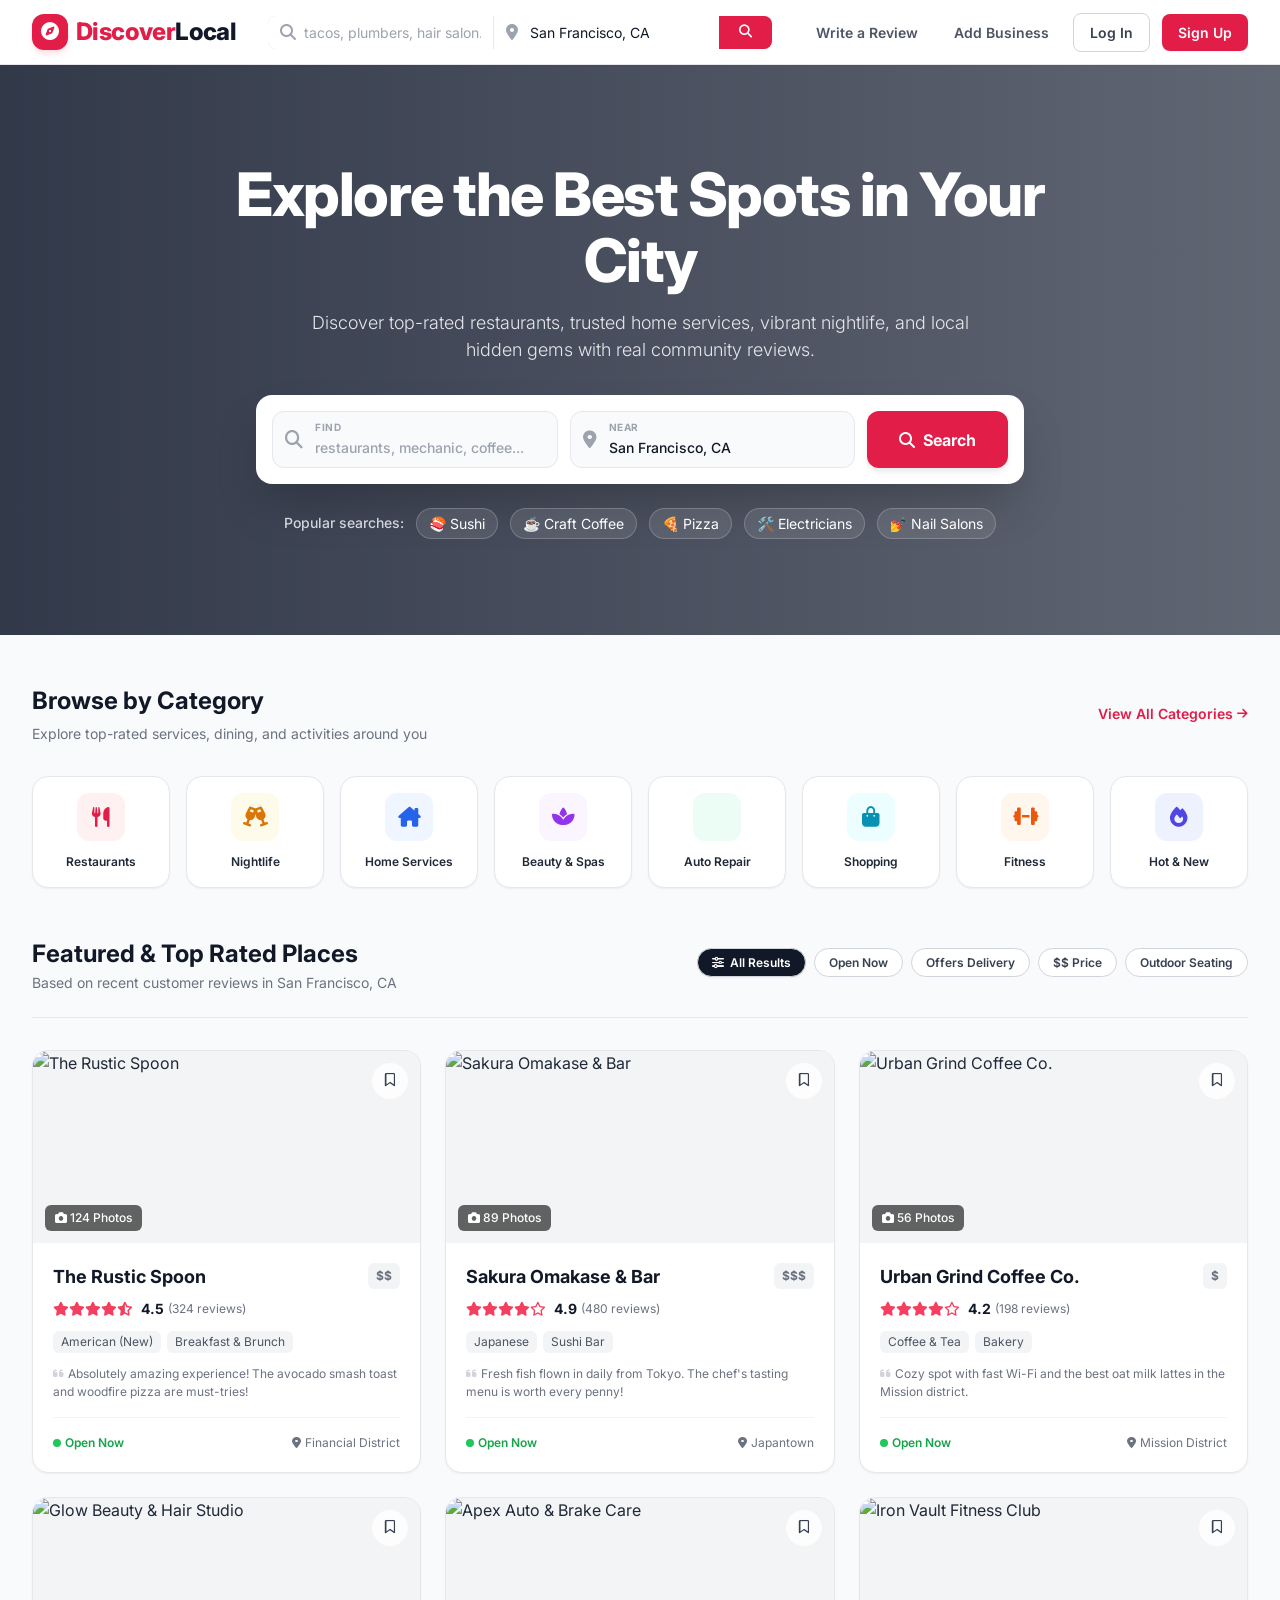
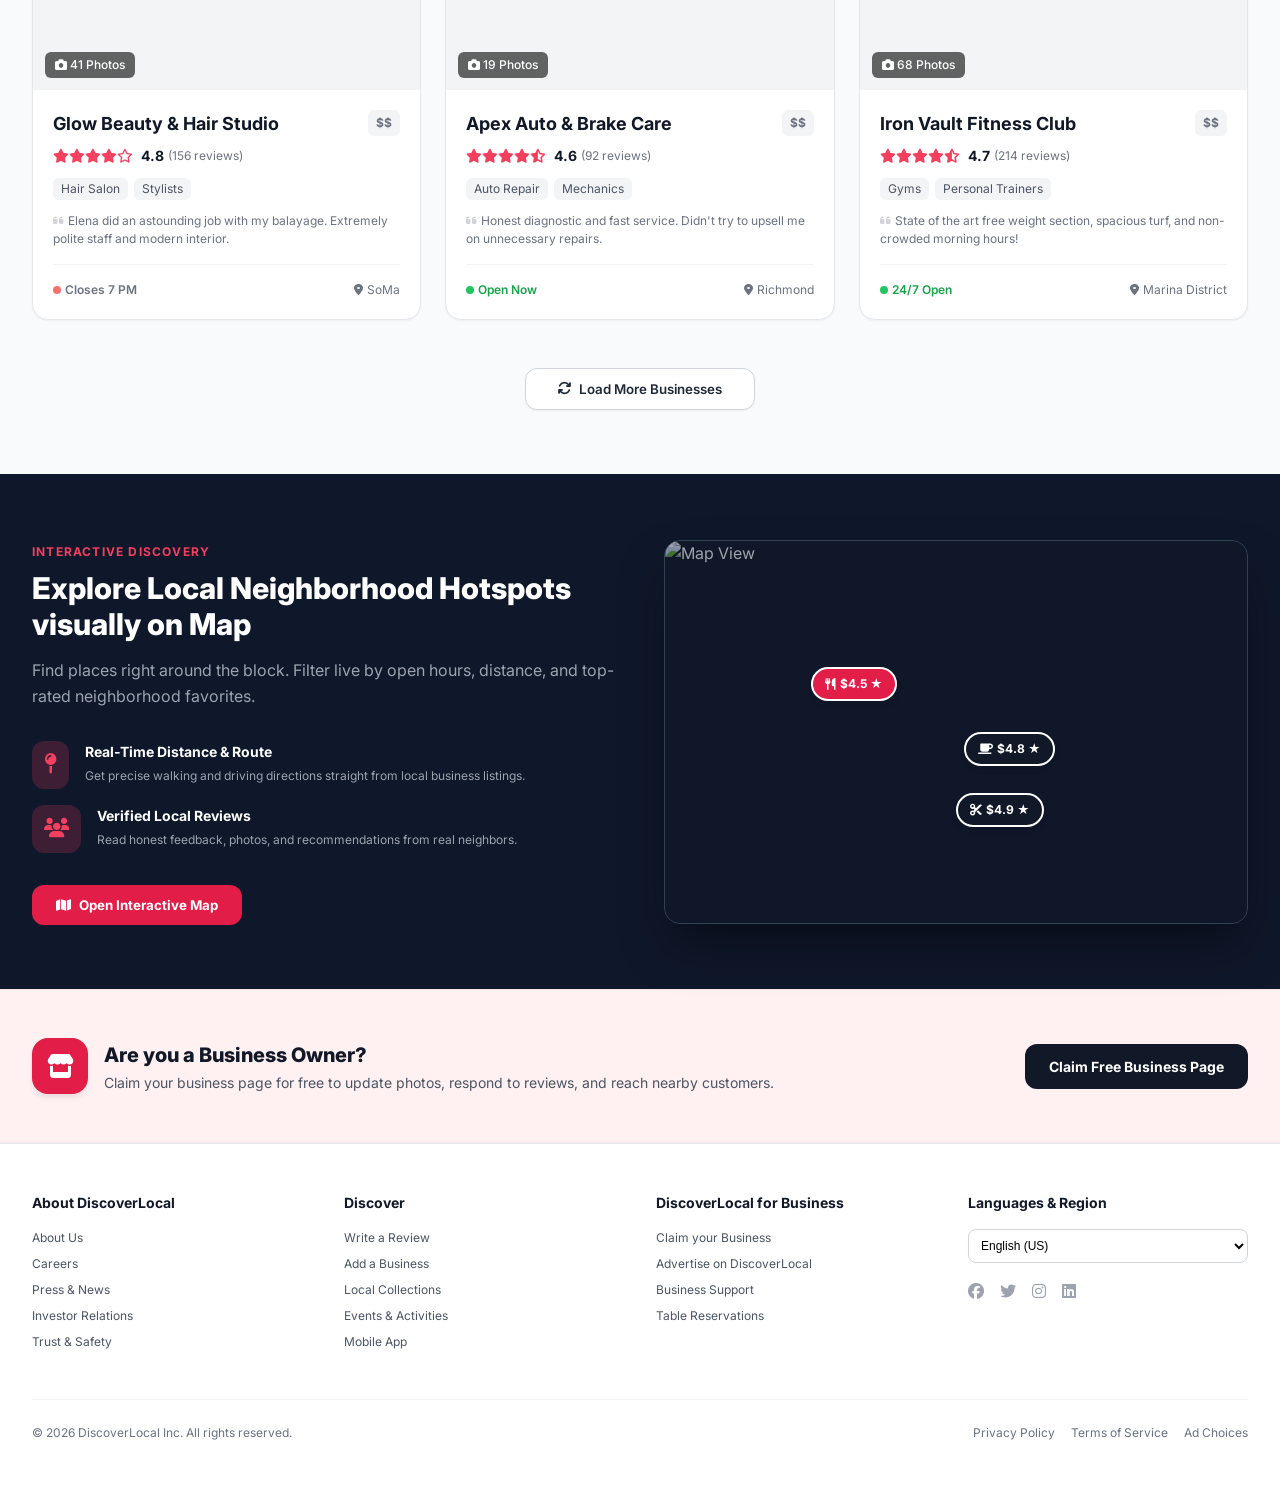
==== commit bb9ebfed: "ui fix" ====
--- a/index.html
+++ b/index.html
@@ -300,6 +300,7 @@
     </footer>
 
     <!-- Custom JavaScript -->
+    <script src="js/data.js"></script>
     <script src="js/main.js"></script>
 </body>
 </html>
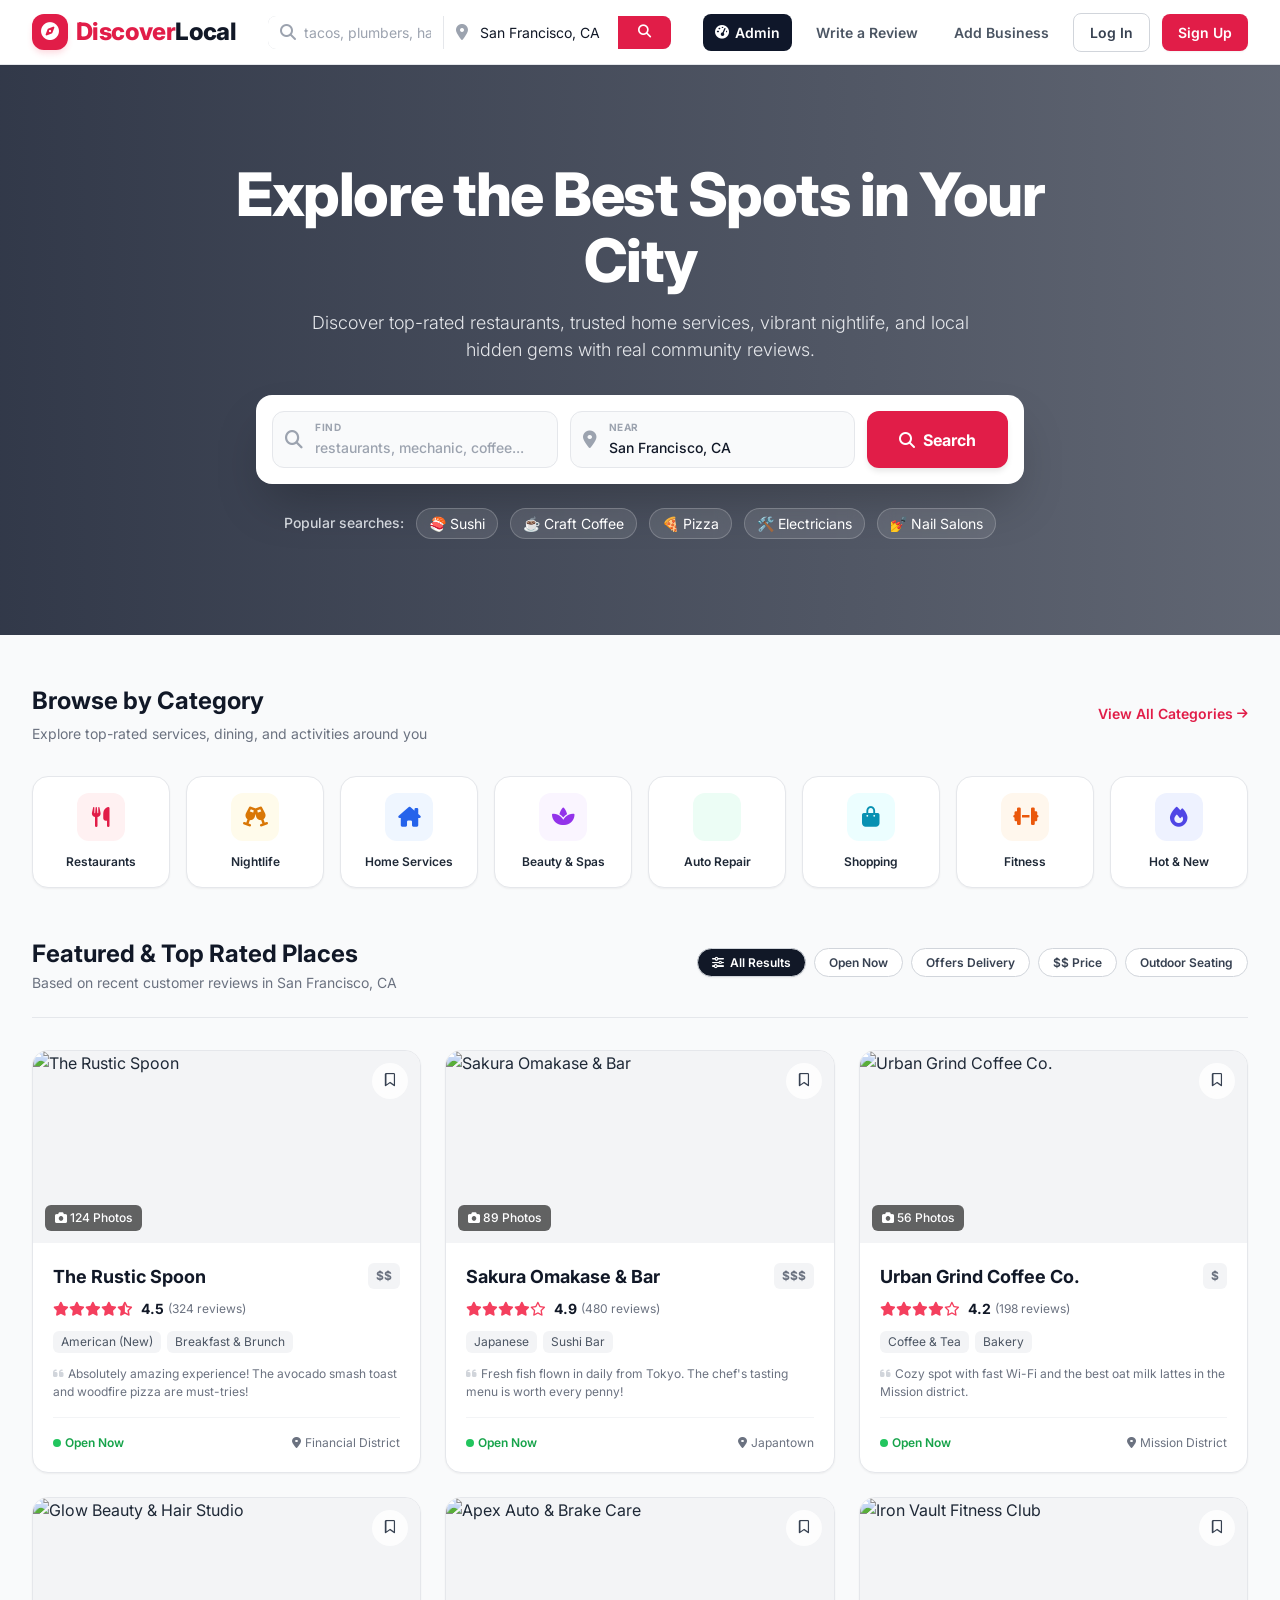
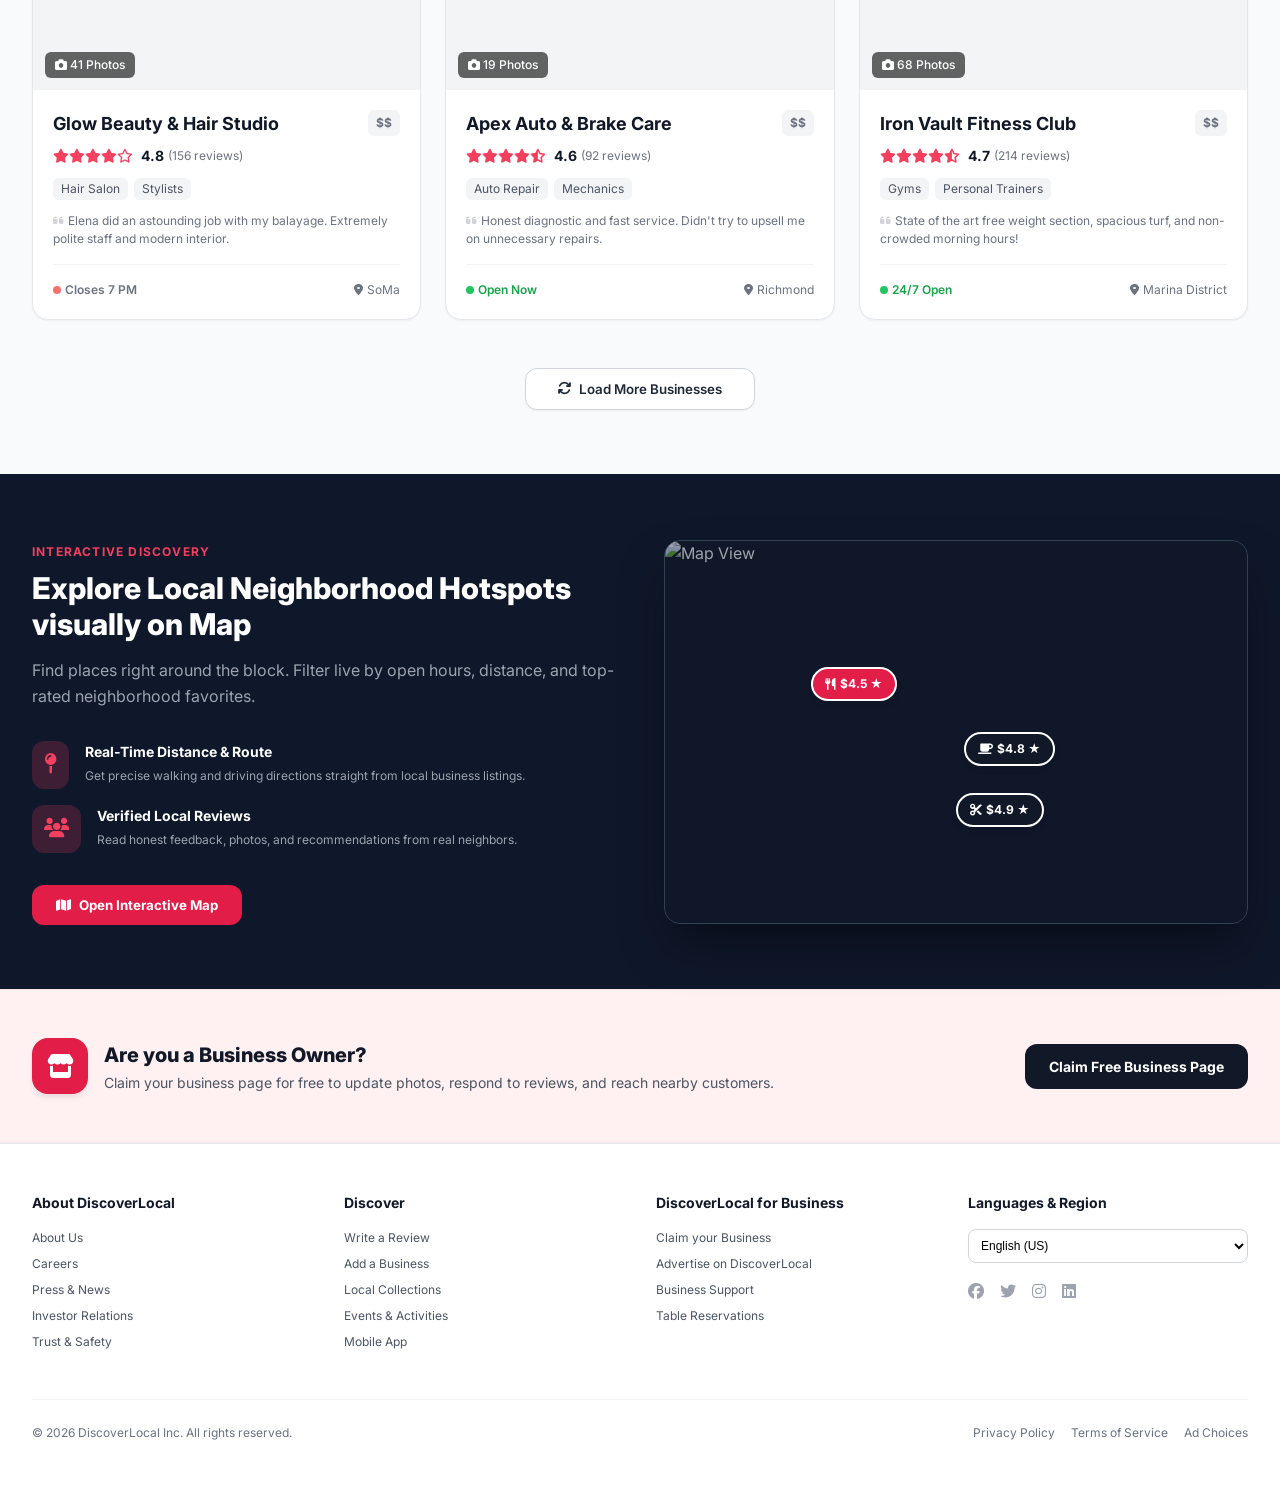
==== commit 70f3c785: "feat: add CMS data integration and admin navigation - Load site data from cms-data.json via CMS_ADAP" ====
--- a/index.html
+++ b/index.html
@@ -47,6 +47,7 @@
 
             <!-- Right Action Navigation Buttons -->
             <div class="navbar-actions">
+                <a href="admin/index.html" class="btn-admin"><i class="fa-solid fa-gauge-high"></i> Admin</a>
                 <a href="#">Write a Review</a>
                 <a href="#">Add Business</a>
                 <a href="#" class="btn-outline">Log In</a>
@@ -68,6 +69,7 @@
                 <input type="text" placeholder="Near San Francisco, CA">
                 <button>Search</button>
             </div>
+            <a href="admin/index.html" class="btn-admin"><i class="fa-solid fa-gauge-high"></i> Admin</a>
             <a href="#">Write a Review</a>
             <a href="#">Add Business</a>
             <div class="mobile-menu-buttons">
@@ -300,6 +302,7 @@
     </footer>
 
     <!-- Custom JavaScript -->
+    <script src="js/cms-adapter.js"></script>
     <script src="js/data.js"></script>
     <script src="js/main.js"></script>
 </body>
--- a/css/style.css
+++ b/css/style.css
@@ -296,6 +296,34 @@
 
 .navbar-actions .btn-primary:hover { background: var(--brand-700); }
 
+/* Admin Button */
+.btn-admin {
+  display: inline-flex;
+  align-items: center;
+  gap: 0.375rem;
+  background: var(--slate-900);
+  color: #fff !important;
+  border-radius: 0.5rem;
+  padding: 0.5rem 0.875rem;
+  font-size: 0.875rem;
+  font-weight: 600;
+  transition: background 0.15s;
+}
+
+.btn-admin:hover { background: var(--slate-800); }
+
+.mobile-menu .btn-admin {
+  display: flex;
+  align-items: center;
+  gap: 0.5rem;
+  background: var(--slate-900);
+  color: #fff;
+  border-radius: 0.5rem;
+  margin: 0.25rem 0;
+}
+
+.mobile-menu .btn-admin:hover { background: var(--slate-800); }
+
 /* Mobile Menu Toggle */
 .navbar-mobile-toggle {
   display: flex;
@@ -1233,95 +1261,43 @@
 /* ---------- Photo Mosaic Header ---------- */
 .photo-mosaic {
   position: relative;
-  background: #000;
+  width: 100%;
+  height: auto;
+  overflow: hidden;
+  display: flex;
+  flex-direction: column;
+  align-items: center;
+  justify-content: center;
+}
+
+/* Single full-width seamless hero image */
+.photo-mosaic-main {
+  width: 100%;
   height: 40vh;
-  overflow: hidden;
-  display: flex;
-}
-
-@media (min-width: 640px) { .photo-mosaic { height: 50vh; } }
-
-.photo-mosaic-main {
-  width: 100%;
-  height: 100%;
   position: relative;
   cursor: pointer;
-}
-
-@media (min-width: 640px) { .photo-mosaic-main { width: 50%; } }
-@media (min-width: 768px) { .photo-mosaic-main { width: 58.333%; } }
+  overflow: hidden;
+}
+
+@media (min-width: 640px) {
+  .photo-mosaic-main { height: 50vh; }
+}
 
 .photo-mosaic-main img {
   width: 100%;
   height: 100%;
   object-fit: cover;
   transition: opacity 0.15s;
+  display: block;
 }
 
 .photo-mosaic-main:hover img { opacity: 0.9; }
-
-.photo-mosaic-grid {
-  display: none;
-  width: 50%;
-  height: 100%;
-  flex-wrap: wrap;
-}
-
-@media (min-width: 640px) { .photo-mosaic-grid { display: flex; } }
-@media (min-width: 768px) { .photo-mosaic-grid { width: 41.667%; } }
-
-.photo-mosaic-grid-item {
-  width: 50%;
-  height: 50%;
-  position: relative;
-  border-left: 1px solid #000;
-  border-bottom: 1px solid #000;
-  cursor: pointer;
-}
-
-.photo-mosaic-grid-item:nth-child(3),
-.photo-mosaic-grid-item:nth-child(4) {
-  border-bottom: none;
-}
-
-.photo-mosaic-grid-item:nth-child(2),
-.photo-mosaic-grid-item:nth-child(4) {
-  border-left: 1px solid #000;
-}
-
-.photo-mosaic-grid-item img {
-  width: 100%;
-  height: 100%;
-  object-fit: cover;
-  transition: opacity 0.15s;
-}
-
-.photo-mosaic-grid-item:hover img { opacity: 0.9; }
-
-.photo-mosaic-all-btn {
-  position: absolute;
-  bottom: 1rem;
-  right: 1rem;
-  background: #fff;
-  color: var(--gray-900);
-  padding: 0.5rem 1rem;
-  border-radius: 0.375rem;
-  font-weight: 500;
-  font-size: 0.875rem;
-  box-shadow: 0 4px 6px -1px rgba(0, 0, 0, 0.1);
-  z-index: 10;
-  display: flex;
-  align-items: center;
-  gap: 0.5rem;
-  transition: background 0.15s;
-}
-
-.photo-mosaic-all-btn:hover { background: var(--gray-50); }
 
 /* ---------- Business Detail Layout ---------- */
 .detail-container {
   display: flex;
   flex-direction: column;
+
   gap: 2rem;
   padding: 2rem 0;
 }
